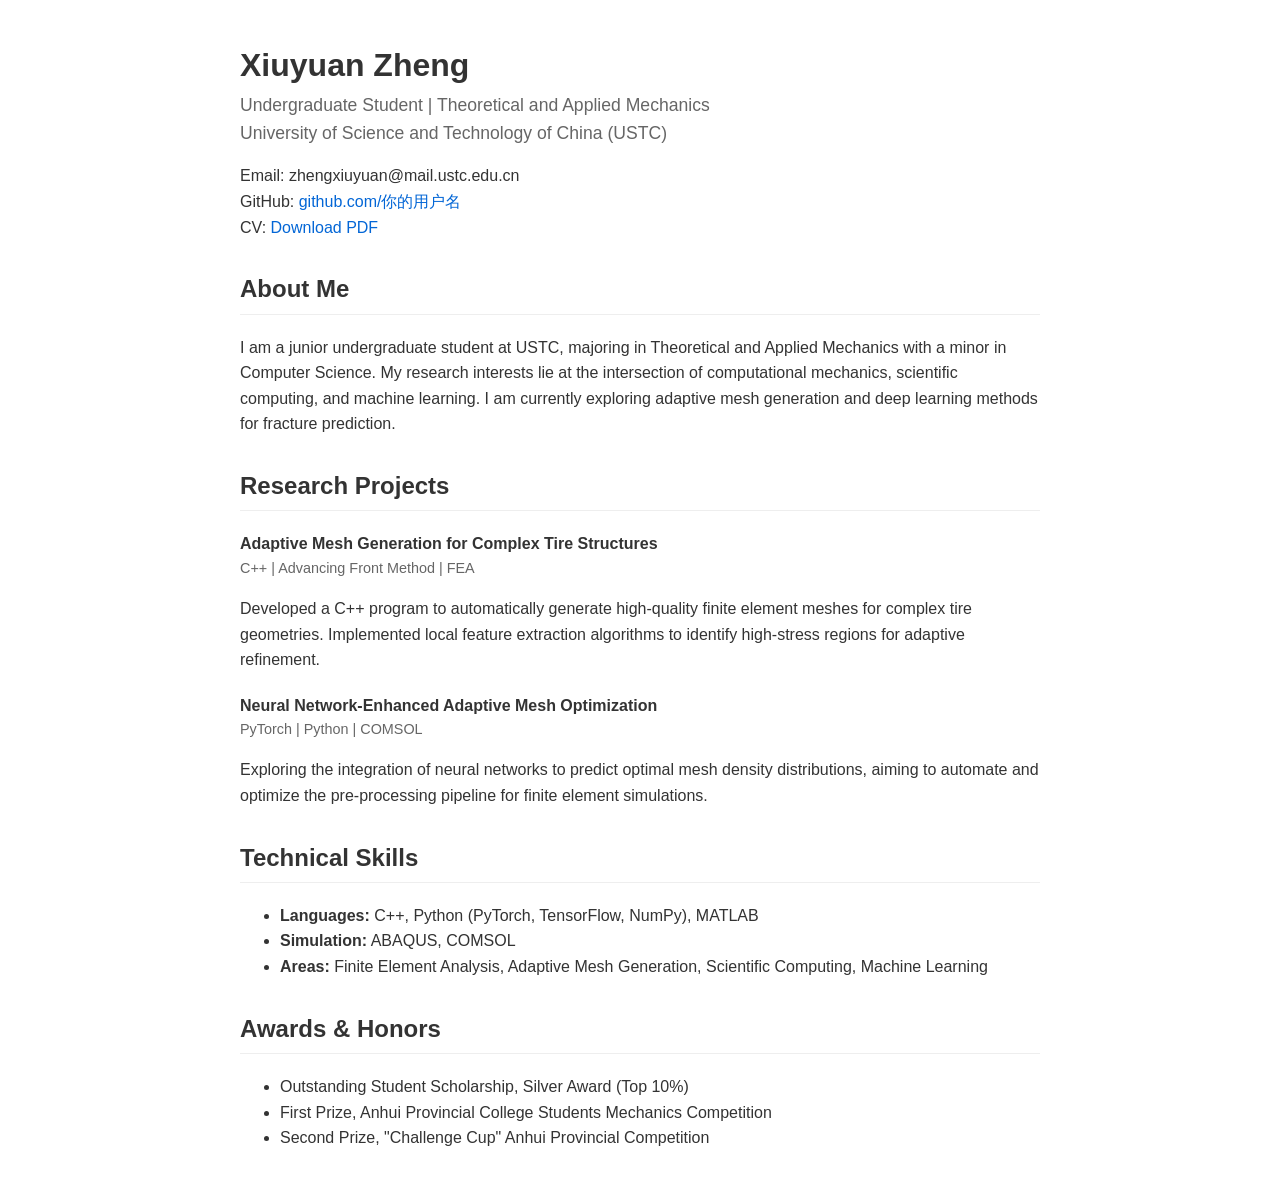
==== index.html @ 2e8fa8a0 "Add initial HTML structure for personal webpage" ====
<!DOCTYPE html>
<html>
<head>
    <title>Xiuyuan Zheng | USTC</title>
    <style>
        body {
            font-family: -apple-system, BlinkMacSystemFont, 'Segoe UI', Roboto, Arial, sans-serif;
            max-width: 800px;
            margin: 40px auto;
            padding: 0 20px;
            line-height: 1.6;
            color: #333;
        }
        h1 { font-size: 2em; margin-bottom: 0; }
        .subtitle { color: #666; margin-top: 0; font-size: 1.1em; }
        a { color: #0366d6; text-decoration: none; }
        a:hover { text-decoration: underline; }
        .section { margin: 30px 0; }
        h2 { border-bottom: 1px solid #eee; padding-bottom: 5px; }
        .project { margin: 20px 0; }
        .project-title { font-weight: bold; }
        .tags { color: #666; font-size: 0.9em; }
    </style>
</head>
<body>
    <h1>Xiuyuan Zheng</h1>
    <div class="subtitle">Undergraduate Student | Theoretical and Applied Mechanics</div>
    <div class="subtitle">University of Science and Technology of China (USTC)</div>
    <p>
        Email: zhengxiuyuan@mail.ustc.edu.cn<br>
        GitHub: <a href="https://github.com/你的用户名">github.com/你的用户名</a><br>
        CV: <a href="cv.pdf">Download PDF</a>
    </p>

    <div class="section">
        <h2>About Me</h2>
        <p>I am a junior undergraduate student at USTC, majoring in Theoretical and Applied Mechanics with a minor in Computer Science. My research interests lie at the intersection of computational mechanics, scientific computing, and machine learning. I am currently exploring adaptive mesh generation and deep learning methods for fracture prediction.</p>
    </div>

    <div class="section">
        <h2>Research Projects</h2>
        <div class="project">
            <div class="project-title">Adaptive Mesh Generation for Complex Tire Structures</div>
            <div class="tags">C++ | Advancing Front Method | FEA</div>
            <p>Developed a C++ program to automatically generate high-quality finite element meshes for complex tire geometries. Implemented local feature extraction algorithms to identify high-stress regions for adaptive refinement.</p>
        </div>
        <div class="project">
            <div class="project-title">Neural Network-Enhanced Adaptive Mesh Optimization</div>
            <div class="tags">PyTorch | Python | COMSOL</div>
            <p>Exploring the integration of neural networks to predict optimal mesh density distributions, aiming to automate and optimize the pre-processing pipeline for finite element simulations.</p>
        </div>
    </div>

    <div class="section">
        <h2>Technical Skills</h2>
        <ul>
            <li><strong>Languages:</strong> C++, Python (PyTorch, TensorFlow, NumPy), MATLAB</li>
            <li><strong>Simulation:</strong> ABAQUS, COMSOL</li>
            <li><strong>Areas:</strong> Finite Element Analysis, Adaptive Mesh Generation, Scientific Computing, Machine Learning</li>
        </ul>
    </div>

    <div class="section">
        <h2>Awards & Honors</h2>
        <ul>
            <li>Outstanding Student Scholarship, Silver Award (Top 10%)</li>
            <li>First Prize, Anhui Provincial College Students Mechanics Competition</li>
            <li>Second Prize, "Challenge Cup" Anhui Provincial Competition</li>
        </ul>
    </div>
</body>
</html>
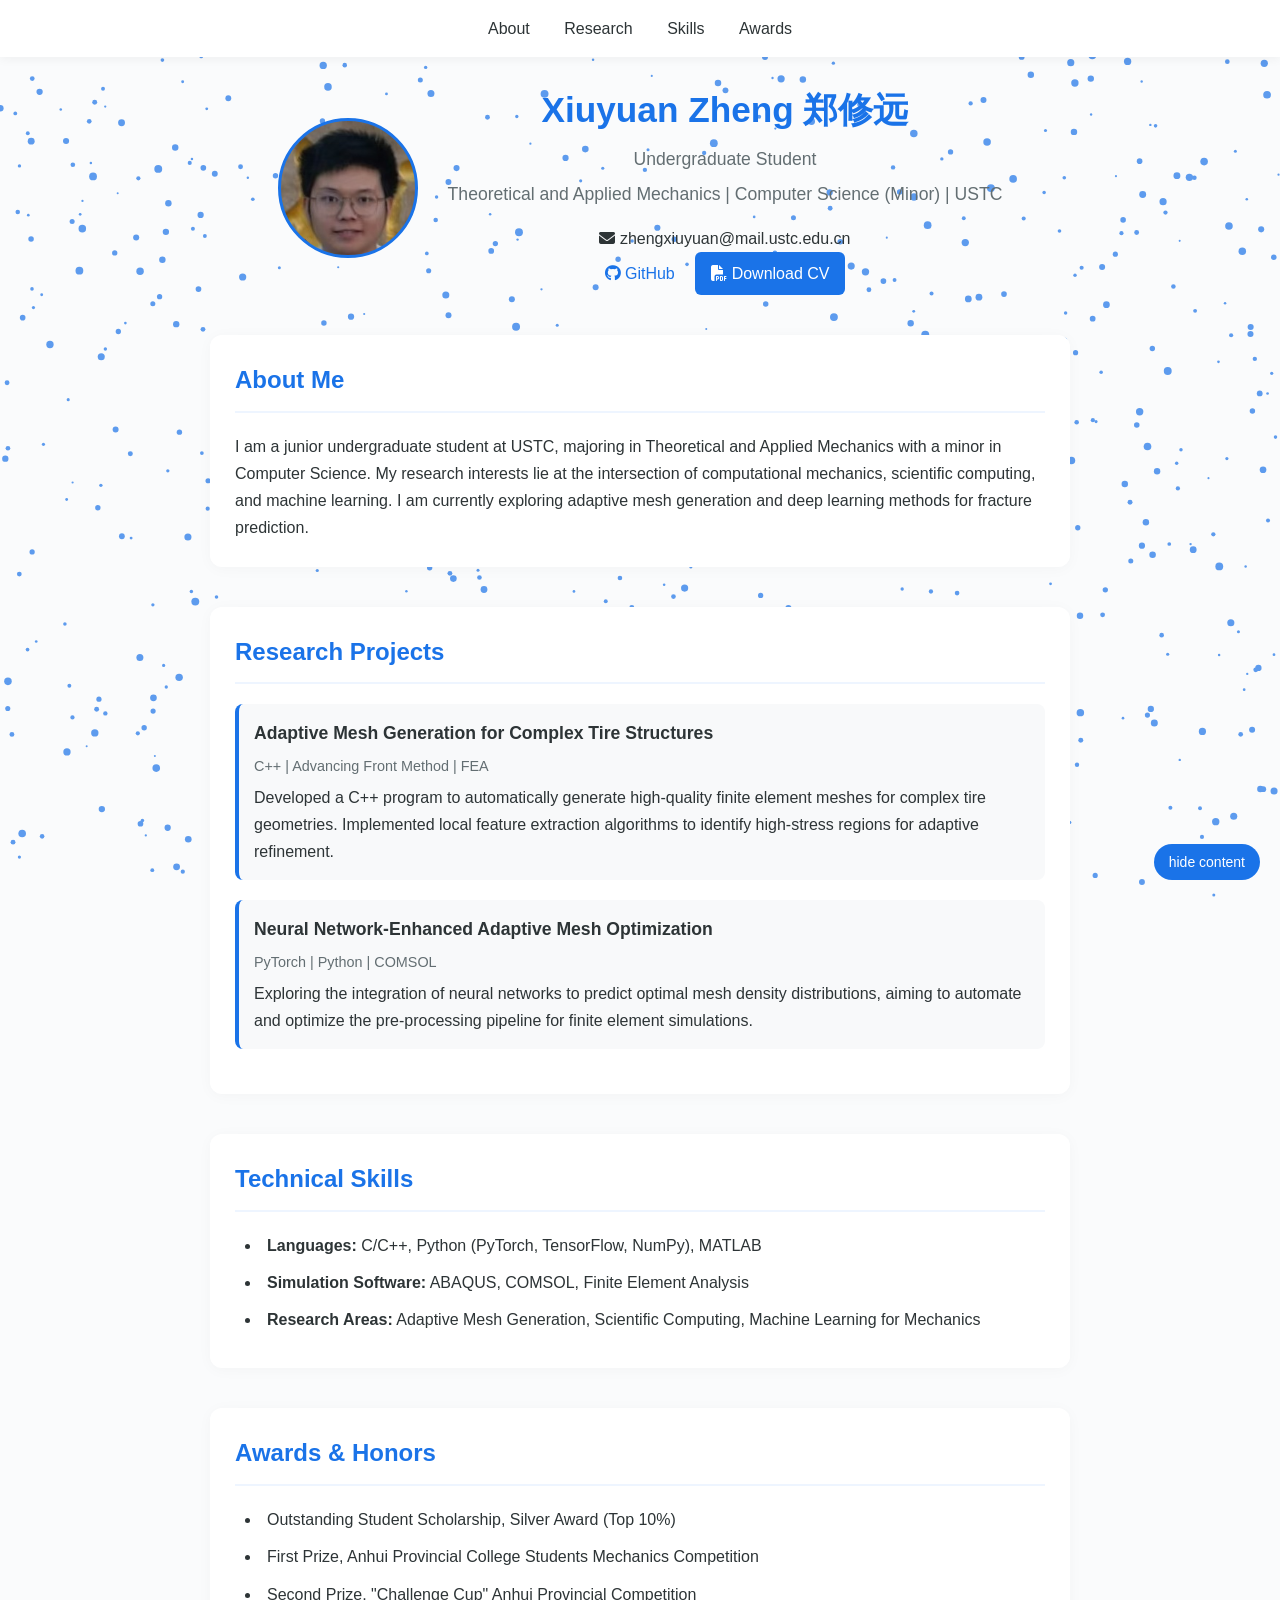
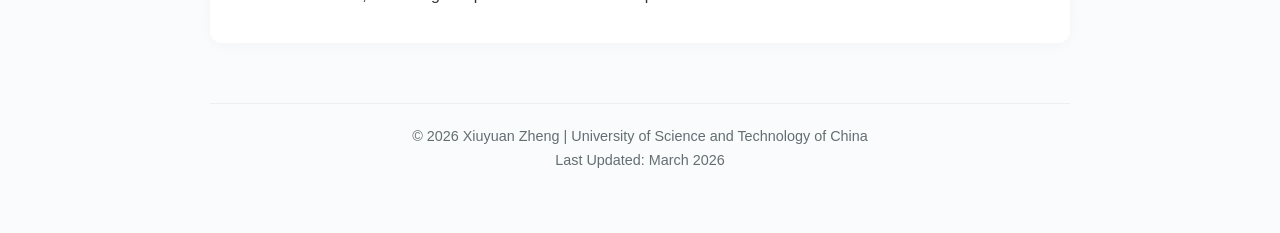
==== commit 6c764490: "beautify and add particle background" ====
--- a/index.html
+++ b/index.html
@@ -1,43 +1,61 @@
+<!--
+Xiuyuan Zheng 2026 (C) All rights reserved.
+-->
 <!DOCTYPE html>
-<html>
+<html lang="en">
 <head>
-    <title>Xiuyuan Zheng | USTC</title>
-    <style>
-        body {
-            font-family: -apple-system, BlinkMacSystemFont, 'Segoe UI', Roboto, Arial, sans-serif;
-            max-width: 800px;
-            margin: 40px auto;
-            padding: 0 20px;
-            line-height: 1.6;
-            color: #333;
-        }
-        h1 { font-size: 2em; margin-bottom: 0; }
-        .subtitle { color: #666; margin-top: 0; font-size: 1.1em; }
-        a { color: #0366d6; text-decoration: none; }
-        a:hover { text-decoration: underline; }
-        .section { margin: 30px 0; }
-        h2 { border-bottom: 1px solid #eee; padding-bottom: 5px; }
-        .project { margin: 20px 0; }
-        .project-title { font-weight: bold; }
-        .tags { color: #666; font-size: 0.9em; }
-    </style>
+    <meta charset="UTF-8">
+    <meta name="viewport" content="width=device-width, initial-scale=1.0">
+    <title>Xiuyuan Zheng | USTC | Theoretical and Applied Mechanics</title>
+    <link rel="stylesheet" href="https://cdn.bootcdn.net/ajax/libs/font-awesome/6.4.0/css/all.min.css">
+    <!-- 引入独立CSS文件 -->
+    <link rel="stylesheet" href="style.css">
 </head>
+
 <body>
-    <h1>Xiuyuan Zheng</h1>
-    <div class="subtitle">Undergraduate Student | Theoretical and Applied Mechanics</div>
-    <div class="subtitle">University of Science and Technology of China (USTC)</div>
-    <p>
-        Email: zhengxiuyuan@mail.ustc.edu.cn<br>
-        GitHub: <a href="https://github.com/你的用户名">github.com/你的用户名</a><br>
-        CV: <a href="cv.pdf">Download PDF</a>
-    </p>
+    <!-- 粒子画布 -->
+    <canvas id="particles"></canvas>
 
-    <div class="section">
-        <h2>About Me</h2>
-        <p>I am a junior undergraduate student at USTC, majoring in Theoretical and Applied Mechanics with a minor in Computer Science. My research interests lie at the intersection of computational mechanics, scientific computing, and machine learning. I am currently exploring adaptive mesh generation and deep learning methods for fracture prediction.</p>
+    <!-- 粒子隐藏/显示切换按钮 -->
+    <button id="toggleBtn"> hide content</button>
+    
+    <!-- 导航栏 -->
+    <div class="navbar">
+        <a href="#about">About</a>
+        <a href="#research">Research</a>
+        <a href="#skills">Skills</a>
+        <a href="#awards">Awards</a>
     </div>
 
-    <div class="section">
+    <!-- 个人头部 -->
+    <div class="header">
+        <div class="avatar"></div>
+        <div class="info">
+            <h1>Xiuyuan Zheng 郑修远</h1>
+            <div class="subtitle">Undergraduate Student</div>
+            <div class="subtitle">Theoretical and Applied Mechanics | Computer Science (Minor) | USTC</div>
+            <div class="contact">
+                <i class="fas fa-envelope"></i> zhengxiuyuan@mail.ustc.edu.cn<br>
+                <a href="https://github.com/zhengxiuyuanustc-cmd" target="_blank"><i class="fab fa-github"></i> GitHub</a>
+                <!-- <a href="#" target="_blank"><i class="fas fa-graduation-cap"></i> Google Scholar</a> --><!-- 这里暂时没有发表的文章，先注释掉 -->
+                <a href="CV_XiuyuanZheng_USTC.pdf" class="btn"><i class="fas fa-file-pdf"></i> Download CV</a>
+            </div>
+        </div>
+    </div>
+
+    <!-- 关于我 -->
+    <div class="section" id="about">
+        <h2>About Me</h2>
+        <p>I am a junior undergraduate student at USTC, 
+            majoring in Theoretical and Applied Mechanics with a minor in Computer Science. 
+            My research interests lie at the intersection of computational mechanics, 
+            scientific computing, and machine learning. 
+            I am currently exploring adaptive mesh generation and deep learning methods 
+            for fracture prediction.</p>
+    </div>
+
+    <!-- 研究项目 -->
+    <div class="section" id="research">
         <h2>Research Projects</h2>
         <div class="project">
             <div class="project-title">Adaptive Mesh Generation for Complex Tire Structures</div>
@@ -51,16 +69,18 @@
         </div>
     </div>
 
-    <div class="section">
+    <!-- 技术技能 -->
+    <div class="section" id="skills">
         <h2>Technical Skills</h2>
         <ul>
-            <li><strong>Languages:</strong> C++, Python (PyTorch, TensorFlow, NumPy), MATLAB</li>
-            <li><strong>Simulation:</strong> ABAQUS, COMSOL</li>
-            <li><strong>Areas:</strong> Finite Element Analysis, Adaptive Mesh Generation, Scientific Computing, Machine Learning</li>
+            <li><strong>Languages:</strong> C/C++, Python (PyTorch, TensorFlow, NumPy), MATLAB</li>
+            <li><strong>Simulation Software:</strong> ABAQUS, COMSOL, Finite Element Analysis</li>
+            <li><strong>Research Areas:</strong> Adaptive Mesh Generation, Scientific Computing, Machine Learning for Mechanics</li>
         </ul>
     </div>
 
-    <div class="section">
+    <!-- 奖项荣誉 -->
+    <div class="section" id="awards">
         <h2>Awards & Honors</h2>
         <ul>
             <li>Outstanding Student Scholarship, Silver Award (Top 10%)</li>
@@ -68,5 +88,14 @@
             <li>Second Prize, "Challenge Cup" Anhui Provincial Competition</li>
         </ul>
     </div>
+
+    <!-- 页脚 -->
+    <div class="footer">
+        © 2026 Xiuyuan Zheng | University of Science and Technology of China <br>
+        Last Updated: March 2026
+    </div>
+
+    <!-- 引入独立粒子JS文件 -->
+    <script src="particles.js"></script>
 </body>
-</html>
+</html>
--- a/style.css
+++ b/style.css
@@ -0,0 +1,223 @@
+/* 全局基础样式 */
+* {
+    margin: 0;
+    padding: 0;
+    box-sizing: border-box;
+}
+
+body {
+    font-family: -apple-system, BlinkMacSystemFont, 'Segoe UI', Roboto, Arial, sans-serif;
+    max-width: 900px;
+    margin: 80px auto 40px;
+    padding: 0 20px;
+    line-height: 1.7;
+    color: #2d3436;
+    background-color: #fafbfc;
+    scroll-behavior: smooth;
+}
+
+/* 固定导航栏 */
+.navbar {
+    position: fixed;
+    top: 0;
+    left: 0;
+    width: 100%;
+    background: white;
+    box-shadow: 0 2px 10px rgba(0,0,0,0.05);
+    padding: 15px 0;
+    z-index: 999;
+    text-align: center;
+}
+
+.navbar a {
+    margin: 0 15px;
+    color: #2d3436;
+    text-decoration: none;
+    font-weight: 500;
+}
+
+.navbar a:hover {
+    color: #1a73e8;
+}
+
+/* 个人信息头部 */
+.header {
+    display: flex;
+    align-items: center;
+    gap: 30px;
+    margin-bottom: 40px;
+    flex-wrap: wrap;
+    justify-content: center;
+    text-align: center;
+}
+
+.avatar {
+    width: 140px;
+    height: 140px;
+    border-radius: 50%;
+    object-fit: cover;
+    border: 3px solid #1a73e8;
+    background: #eef5ff;
+    background-image: url('photo.jpg'); /* 替换为你的头像图片路径 */
+    background-size: cover;
+}
+
+.info h1 {
+    font-size: 2.2em;
+    color: #1a73e8;
+    margin-bottom: 5px;
+}
+
+.subtitle {
+    color: #636e72;
+    font-size: 1.1em;
+    margin: 5px 0;
+}
+
+.contact {
+    margin-top: 15px;
+    font-size: 1em;
+}
+
+.contact a {
+    color: #1a73e8;
+    text-decoration: none;
+    margin: 0 8px;
+}
+
+.contact a:hover {
+    text-decoration: underline;
+}
+
+/* 按钮样式 */
+.btn {
+    display: inline-block;
+    padding: 8px 16px;
+    margin-top: 10px;
+    background: #1a73e8;
+    color: white !important;
+    border-radius: 6px;
+    text-decoration: none !important;
+    transition: 0.3s;
+}
+
+.btn:hover {
+    background: #0d5bbc;
+}
+
+/* 板块样式 */
+.section {
+    margin: 40px 0;
+    background: white;
+    padding: 25px;
+    border-radius: 12px;
+    box-shadow: 0 2px 15px rgba(0,0,0,0.03);
+}
+
+.section h2 {
+    color: #1a73e8;
+    border-bottom: 2px solid #eef5ff;
+    padding-bottom: 10px;
+    margin-bottom: 20px;
+    font-size: 1.5em;
+}
+
+/* 项目卡片 */
+.project {
+    margin: 20px 0;
+    padding: 15px;
+    background: #f8f9fa;
+    border-radius: 8px;
+    border-left: 4px solid #1a73e8;
+}
+
+.project-title {
+    font-weight: bold;
+    font-size: 1.1em;
+    color: #2d3436;
+}
+
+.tags {
+    color: #636e72;
+    font-size: 0.9em;
+    margin: 5px 0;
+}
+
+/* 列表样式 */
+ul {
+    list-style-position: inside;
+    padding-left: 10px;
+}
+
+li {
+    margin: 10px 0;
+}
+
+/* 页脚 */
+.footer {
+    text-align: center;
+    margin-top: 60px;
+    padding: 20px;
+    color: #636e72;
+    font-size: 0.9em;
+    border-top: 1px solid #eee;
+}
+
+/* 粒子画布样式 */
+#particles {
+  position: fixed;
+  top: 0;
+  left: 0;
+  width: 100%;
+  height: 100%;
+  z-index: -1;
+  pointer-events: none;
+  background: #fafbfc;
+  filter: blur(0.5px);/* 轻微模糊增加层次感 */
+  opacity: 0.7;/* 调整粒子画布的透明度，增强背景效果 */
+}
+
+/* 手机适配 */
+@media (max-width: 600px) {
+    .header {
+        flex-direction: column;
+        gap: 20px;
+    }
+    .navbar a {
+        margin: 0 8px;
+        font-size: 0.9em;
+    }
+}
+
+
+/* 切换按钮样式 */
+#toggleBtn {
+  position: fixed;
+  bottom: 20px;
+  right: 20px;
+  z-index: 1000;
+  padding: 10px 15px;
+  background: #1a73e8;
+  color: white;
+  border: none;
+  border-radius: 50px;
+  cursor: pointer;
+  font-size: 14px;
+  transition: all 0.3s ease;
+}
+#toggleBtn:hover {
+  background: #0d5bbc;
+}
+
+/* 内容完全隐藏（透明+不可点击） */
+.content-hidden {
+  opacity: 0 !important;
+  pointer-events: none !important;
+  transition: opacity 0.5s ease;
+}
+
+/* 纯玩粒子时：取消模糊和透明度 */
+#particles.clear {
+  filter: blur(0px);
+  opacity: 1;
+}
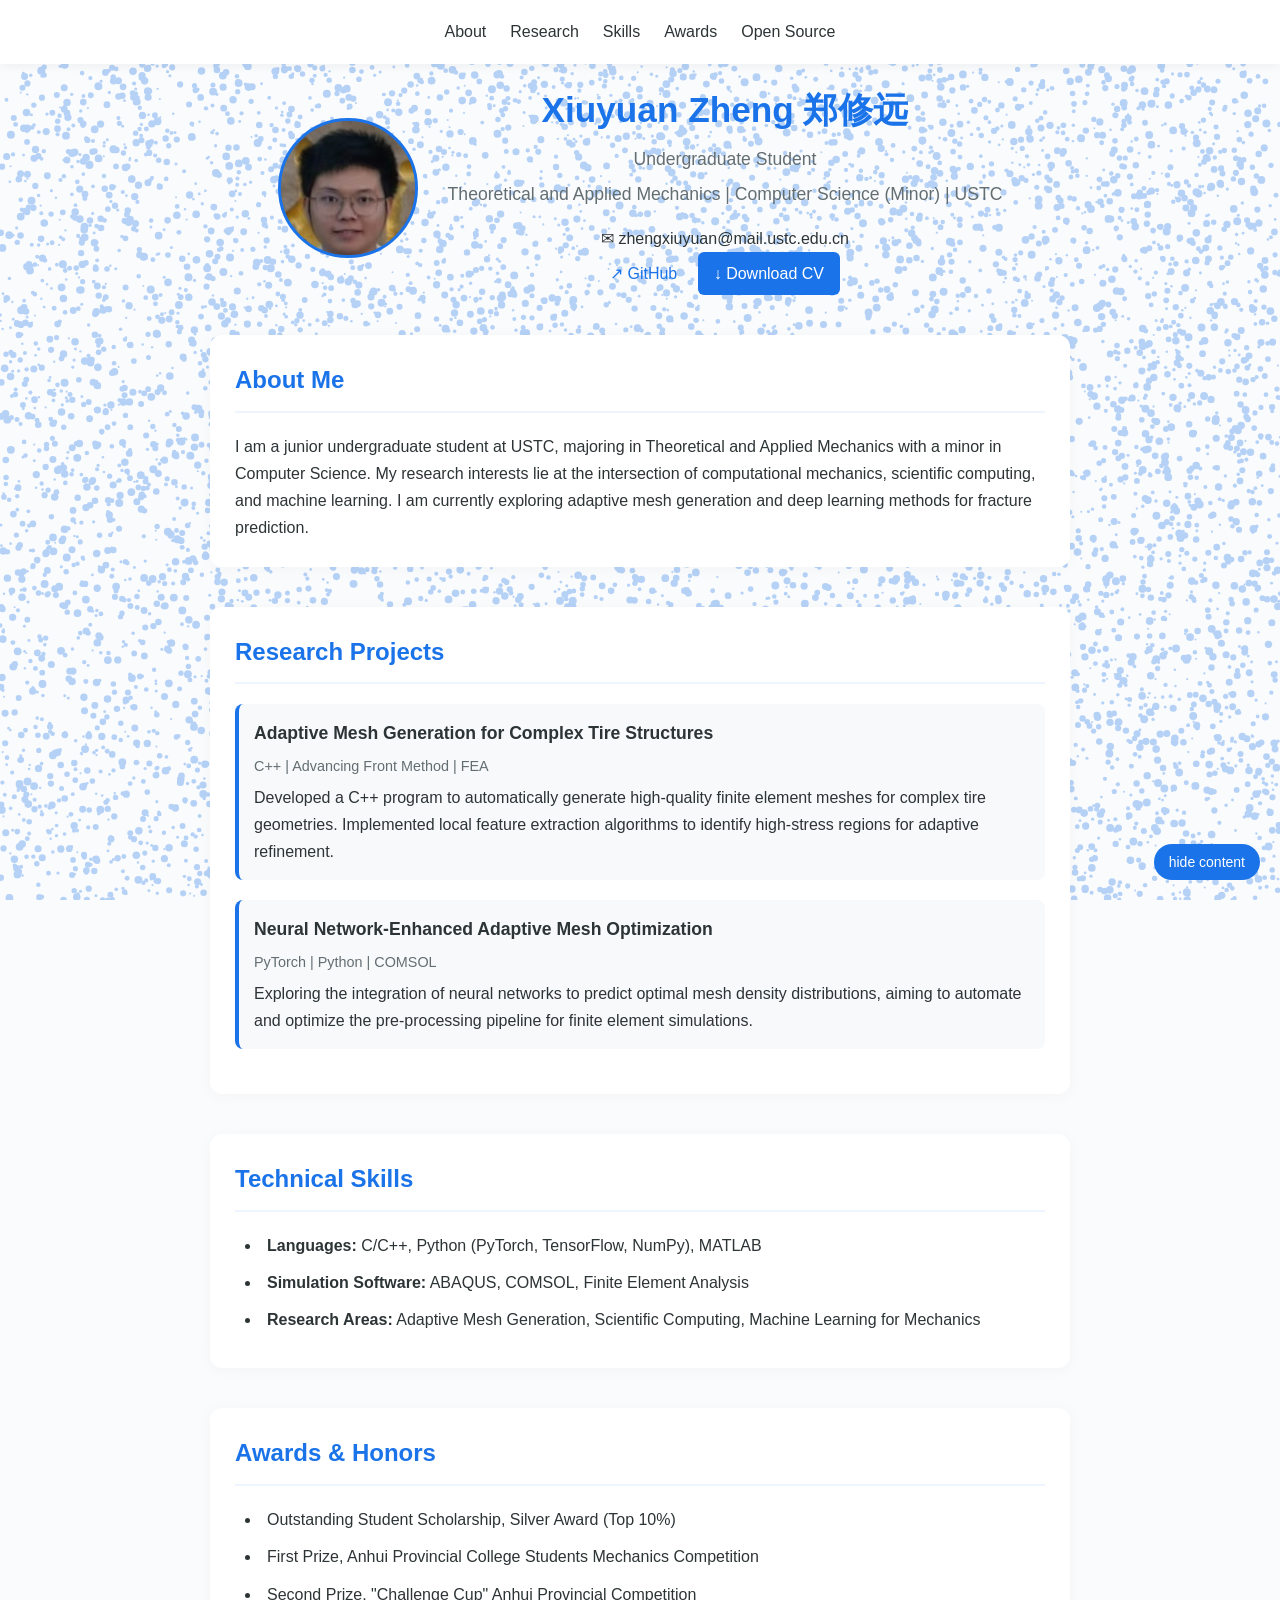
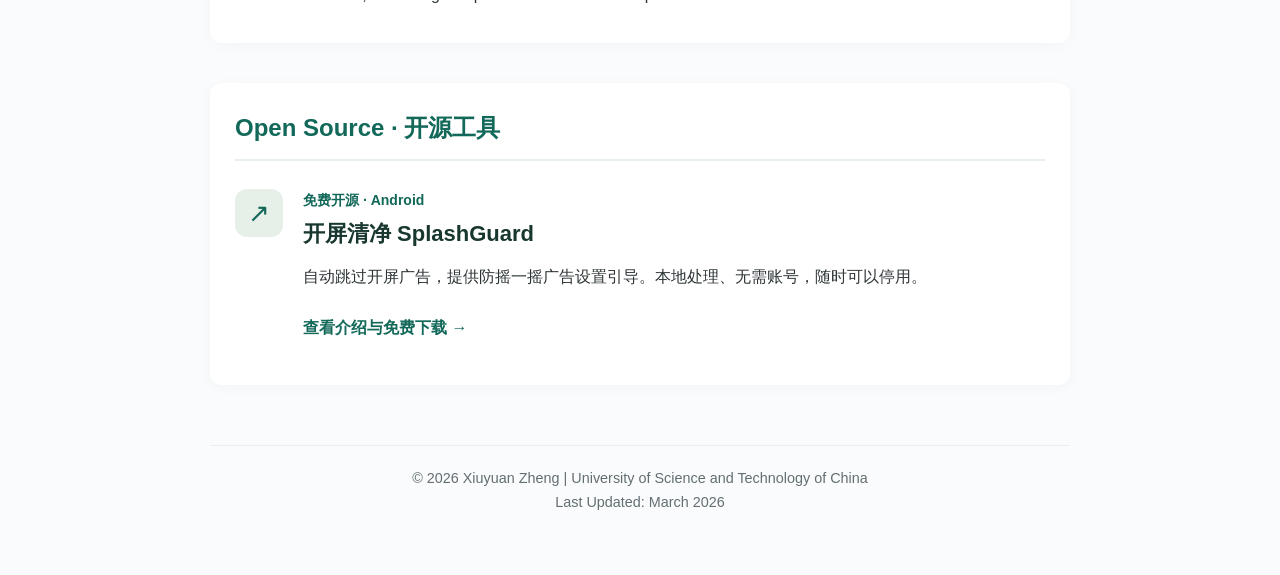
==== commit 21ad356f: "Publish accessible SplashGuard guide, 0.1.7 preview and public download counts" ====
--- a/index.html
+++ b/index.html
@@ -7,7 +7,6 @@
     <meta charset="UTF-8">
     <meta name="viewport" content="width=device-width, initial-scale=1.0">
     <title>Xiuyuan Zheng | USTC | Theoretical and Applied Mechanics</title>
-    <link rel="stylesheet" href="https://cdn.bootcdn.net/ajax/libs/font-awesome/6.4.0/css/all.min.css">
     <!-- 引入独立CSS文件 -->
     <link rel="stylesheet" href="style.css">
 </head>
@@ -25,6 +24,7 @@
         <a href="#research">Research</a>
         <a href="#skills">Skills</a>
         <a href="#awards">Awards</a>
+        <a href="#opensource">Open Source</a>
     </div>
 
     <!-- 个人头部 -->
@@ -35,10 +35,10 @@
             <div class="subtitle">Undergraduate Student</div>
             <div class="subtitle">Theoretical and Applied Mechanics | Computer Science (Minor) | USTC</div>
             <div class="contact">
-                <i class="fas fa-envelope"></i> zhengxiuyuan@mail.ustc.edu.cn<br>
-                <a href="https://github.com/zhengxiuyuanustc-cmd" target="_blank"><i class="fab fa-github"></i> GitHub</a>
+                <span aria-hidden="true">✉</span> zhengxiuyuan@mail.ustc.edu.cn<br>
+                <a href="https://github.com/zhengxiuyuanustc-cmd" target="_blank" rel="noopener noreferrer"><span aria-hidden="true">↗</span> GitHub</a>
                 <!-- <a href="#" target="_blank"><i class="fas fa-graduation-cap"></i> Google Scholar</a> --><!-- 这里暂时没有发表的文章，先注释掉 -->
-                <a href="CV_XiuyuanZheng_USTC.pdf" class="btn"><i class="fas fa-file-pdf"></i> Download CV</a>
+                <a href="CV_XiuyuanZheng_USTC.pdf" class="btn"><span aria-hidden="true">↓</span> Download CV</a>
             </div>
         </div>
     </div>
@@ -89,6 +89,14 @@
         </ul>
     </div>
 
+    <section class="section open-source-section" id="opensource" aria-labelledby="opensource-title">
+        <h2 id="opensource-title">Open Source · 开源工具</h2>
+        <div class="open-source-tool">
+            <span class="tool-symbol" aria-hidden="true">↗</span>
+            <div><p class="tool-eyebrow">免费开源 · Android</p><h3>开屏清净 SplashGuard</h3><p>自动跳过开屏广告，提供防摇一摇广告设置引导。本地处理、无需账号，随时可以停用。</p><a class="tool-link" href="splashguard/">查看介绍与免费下载 →</a></div>
+        </div>
+    </section>
+
     <!-- 页脚 -->
     <div class="footer">
         © 2026 Xiuyuan Zheng | University of Science and Technology of China <br>
--- a/style.css
+++ b/style.css
@@ -174,7 +174,7 @@
   pointer-events: none;
   background: #fafbfc;
   filter: blur(0.5px);/* 轻微模糊增加层次感 */
-  opacity: 0.7;/* 调整粒子画布的透明度，增强背景效果 */
+  opacity: 0.3;/* 调整粒子画布的透明度，增强背景效果 */
 }
 
 /* 手机适配 */
@@ -220,4 +220,6 @@
 #particles.clear {
   filter: blur(0px);
   opacity: 1;
-}+}
+/* A small bridge to the author's open-source project. */
+.navbar{display:flex;justify-content:center;align-items:center;gap:8px 24px;flex-wrap:wrap;padding:10px 20px}.navbar a{display:inline-flex;align-items:center;min-height:44px;margin:0}.open-source-tool{display:flex;gap:20px;align-items:flex-start;padding:8px 0}.tool-symbol{display:flex;align-items:center;justify-content:center;flex-shrink:0;width:48px;height:48px;background:#e6f0e9;border-radius:12px;color:#126859;font-size:26px}.tool-eyebrow{font-size:14px;color:#126859;font-weight:600;margin-bottom:3px}.open-source-tool h3{font-size:22px;margin-bottom:10px;color:#18372f}.open-source-tool p{max-width:650px}.tool-link{display:inline-flex;align-items:center;min-height:48px;margin-top:14px;color:#126859;font-weight:600;text-decoration:none}.tool-link:hover{text-decoration:underline}.open-source-section h2{border-color:#e6f0e9;color:#126859}.tool-link:focus-visible,.navbar a:focus-visible{outline:3px solid #e4b85e;outline-offset:4px}@media(max-width:700px){body{margin-top:142px}.navbar{gap:0 18px;padding:8px 16px}.navbar a{font-size:15px;min-height:44px}.open-source-tool{gap:14px}.open-source-tool h3{font-size:20px}.section{padding:22px}.open-source-tool p{font-size:16px}}
